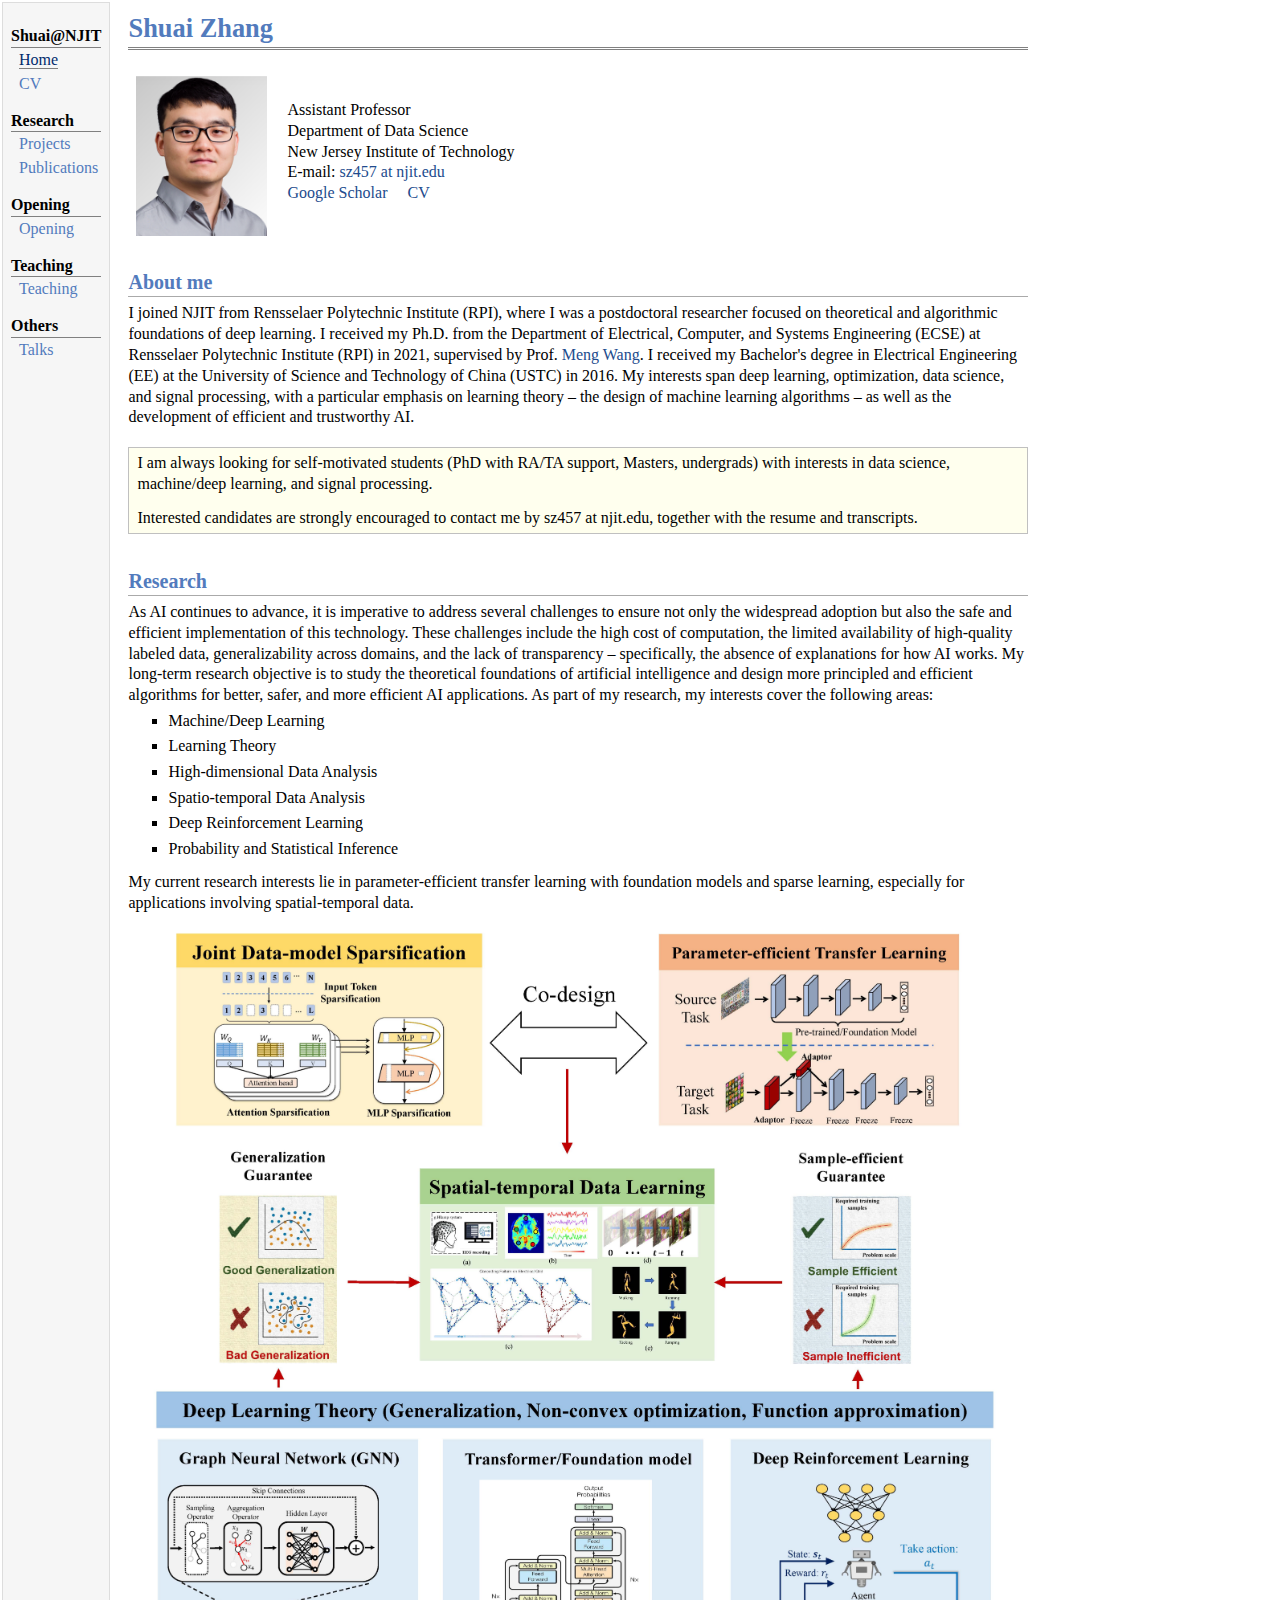
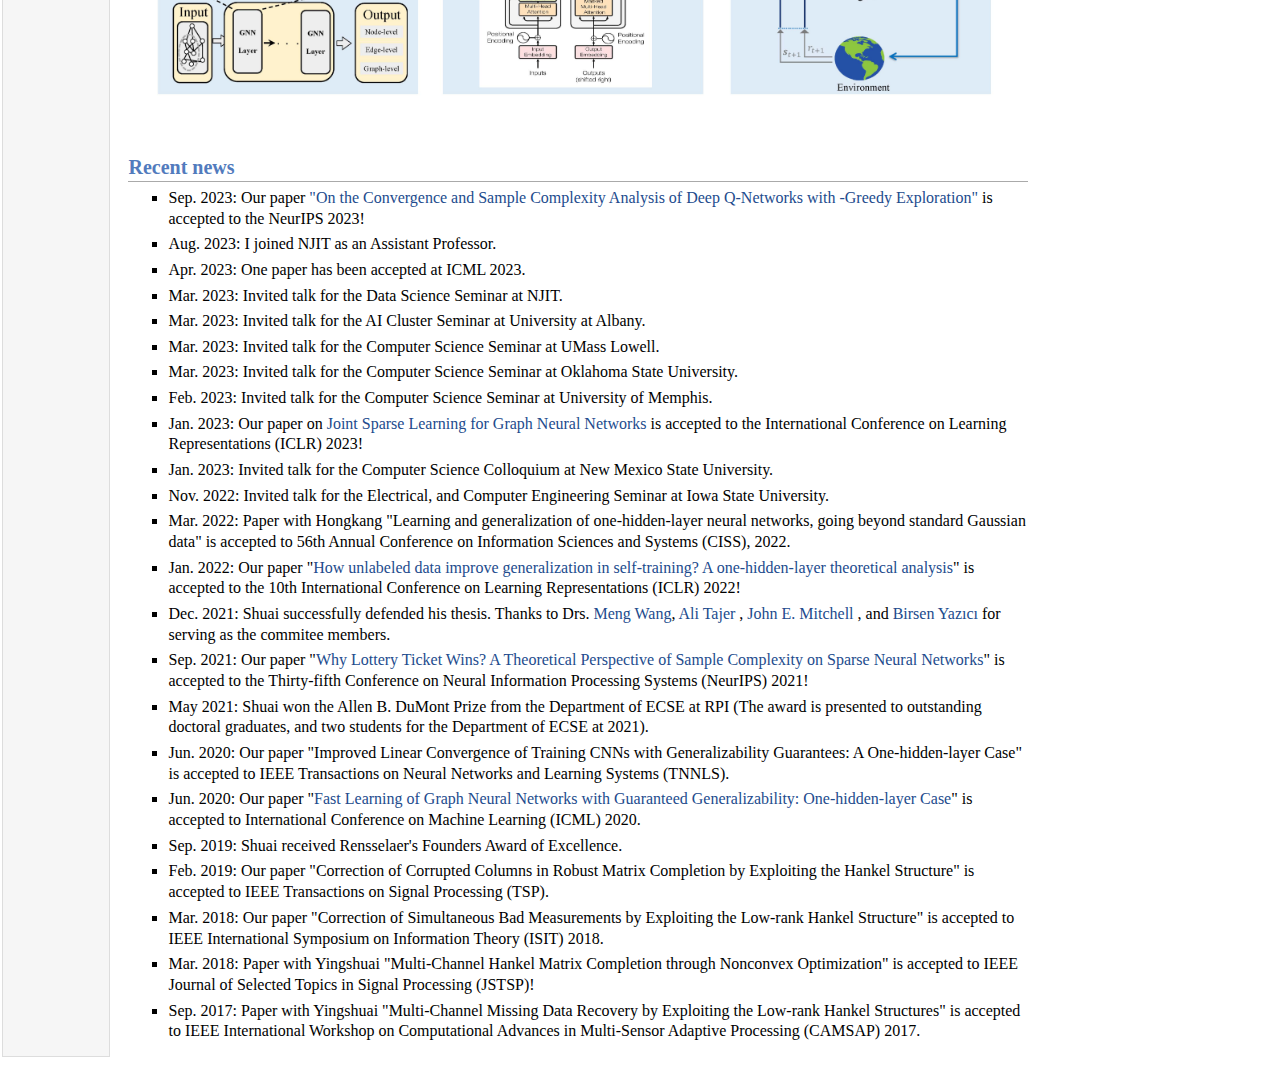
==== index.html @ 6dfdecfd "Update index.html" ====
<!DOCTYPE html PUBLIC "-//W3C//DTD XHTML 1.1//EN"
  "http://www.w3.org/TR/xhtml11/DTD/xhtml11.dtd">
<html xmlns="http://www.w3.org/1999/xhtml" xml:lang="en">
<head>
<meta name="generator" content="jemdoc, see http://jemdoc.jaboc.net/" />
<meta http-equiv="Content-Type" content="text/html;charset=utf-8" />
<link rel="stylesheet" href="jemdoc.css" type="text/css" />
<title>Shuai Zhang AP@NJIT </title>
</head>
<body>
<table summary="Table for page layout." id="tlayout">
<tr valign="top">
<td id="layout-menu">
<div class="menu-category">Shuai@NJIT</div>
<div class="menu-item"><a href="index.html" class="current">Home</a></div>
<div class="menu-item"><a href="cv\CV.pdf">CV</a></div>
<div class="menu-category">Research</div>
<div class="menu-item"><a href="research.html">Projects</a></div>
<div class="menu-item"><a href="publications.html">Publications</a></div>
  <div class="menu-category">Opening</div>
<div class="menu-item"><a href="opening.html">Opening</a></div>
  <div class="menu-category">Teaching</div>
<div class="menu-item"><a href="Teaching.html">Teaching</a></div>
<div class="menu-category">Others</div>
<div class="menu-item"><a href="talk.html">Talks</a></div>
</td>
</td>
<td id="layout-content">
<div id="toptitle">
<h1>Shuai Zhang</h1>
</div>
<table class="imgtable"><tr><td>
<img src="cv/shuaizhang.PNG" alt="alt text" width="131px" height="160px" /></a>&nbsp;</td>
<td align="left"><p>Assistant Professor <br />
  Department of Data Science <br />
  New Jersey Institute of Technology <br />
E-mail: <a href="mailto:sz457@njit.edu">sz457 at njit.edu </a> <br />
  <a href="https://scholar.google.com/citations?user=RvDk-iwAAAAJ&hl=en">Google Scholar</a>
  &nbsp; &nbsp; 
  <a href="cv/CV.pdf"> CV 
  </a> 
  </p>
</td></tr></table>
<h2>About me</h2>
<p>I joined NJIT from Rensselaer Polytechnic Institute (RPI), where I was a postdoctoral researcher focused on theoretical and algorithmic foundations of deep learning.  I received my Ph.D. from the Department of Electrical, Computer, and Systems Engineering (ECSE) at Rensselaer Polytechnic Institute (RPI) in 2021, supervised by Prof. <a href="https://sites.ecse.rpi.edu/~wang/">Meng Wang</a>. I received my Bachelor's degree in Electrical Engineering (EE) at the University of Science and Technology of China (USTC) in 2016. My interests span deep learning, optimization, data science, and signal processing, with a particular emphasis on learning theory – the design of machine learning algorithms – as well as the development of efficient and trustworthy AI. </p><div class="infoblock">
<div class="blocktitle"></div>
<div class="blockcontent">
<p> I am always looking for self-motivated students (PhD with RA/TA support, Masters, undergrads) with interests in data science, machine/deep learning, and signal processing.</p>
<p> Interested candidates are strongly encouraged to contact me by sz457 at njit.edu, together with the resume and transcripts.</p>
</div>
</div>
<h2>Research</h2>
<p> As AI continues to advance, it is imperative to address several challenges to ensure not only the widespread adoption but also the safe and efficient implementation of this technology. These challenges include the high cost of computation, the limited availability of high-quality labeled data, generalizability across domains, and the lack of transparency – specifically, the absence of explanations for how AI works. 
  My long-term research objective is to study the theoretical foundations of artificial
intelligence and design more principled and efficient algorithms for better, safer, and
more efficient AI applications. As part of my research, my interests cover the following areas: </p>
<ul>
<li><p>Machine/Deep Learning</p>
</li>
<li><p>Learning Theory</p>
</li>
<li><p>High-dimensional Data Analysis</p>
</li>
<li><p>Spatio-temporal Data Analysis</p>
</li>
<li><p>Deep Reinforcement Learning</p>
</li>
<li><p>Probability and Statistical Inference</p>
</li>
</ul>  
  <p> My current research interests lie in parameter-efficient transfer learning with foundation models and sparse learning, especially for applications involving spatial-temporal data. </p>
  <center> <img src="research/Research.jpg" width="900" height=auto> </center>
<h2>Recent news</h2>
<ul>
<li><p>Sep. 2023: Our paper  <a href="https://openreview.net/forum?id=HWGWeaN76q">"On the Convergence and Sample Complexity Analysis of Deep Q-Networks with 
-Greedy Exploration"</a>  is accepted to the NeurIPS 2023! </p>
</li>  
<li><p>Aug. 2023: I joined NJIT as an Assistant Professor. </p></li>
<li><p>Apr. 2023: One paper has been accepted at ICML 2023. </p></li>
<li><p>Mar. 2023: Invited talk for the Data Science Seminar at NJIT. </p>
</li>
  <li><p>Mar. 2023: Invited talk for the AI Cluster Seminar at University at Albany. </p>
</li>
<li><p>Mar. 2023: Invited talk for the Computer Science Seminar at UMass Lowell. </p>
</li>
<li><p>Mar. 2023: Invited talk for the Computer Science Seminar at Oklahoma State University. </p>
</li>
<li><p>Feb. 2023: Invited talk for the Computer Science Seminar at University of Memphis. </p>
</li>
<li><p>Jan. 2023: Our paper on  <a href="https://openreview.net/forum?id=4UldFtZ_CVF">Joint Sparse Learning for Graph Neural Networks</a>  is accepted to the International Conference on Learning Representations (ICLR) 2023! </p>
</li>
<li><p>Jan. 2023: Invited talk for the Computer Science Colloquium at New Mexico State University. </p>
</li>
<li><p>Nov. 2022: Invited talk for the Electrical, and Computer Engineering Seminar at Iowa State University. </p>
</li>
<li><p>Mar. 2022: Paper with Hongkang "Learning and generalization of one-hidden-layer neural networks, going beyond standard Gaussian data" is accepted to 56th Annual Conference on Information Sciences and Systems (CISS), 2022. </p>
</li>
<li><p>Jan. 2022: Our paper "<a href="https://openreview.net/forum?id=qiMXBIf4NfB">How unlabeled data improve generalization in self-training? A one-hidden-layer theoretical analysis</a>" is accepted to the 10th International Conference on Learning Representations (ICLR) 2022!   </p>
</li>  

<li><p>Dec. 2021:  Shuai successfully defended his thesis. Thanks to Drs. <a href="https://sites.ecse.rpi.edu/~wang/">Meng Wang</a>, <a href=" https://www.isg-rpi.com/">Ali Tajer </a>, <a href=" https://homepages.rpi.edu/~mitchj/"> John E. Mitchell </a>, and <a href=" https://sites.ecse.rpi.edu/~yazici/"> 	Birsen Yazıcı </a> for serving as the commitee members. </p>
</li>  

<li><p> Sep. 2021: Our paper "<a href="https://papers.nips.cc/paper/2021/file/15f99f2165aa8c86c9dface16fefd281-Paper.pdf">Why Lottery Ticket Wins? A Theoretical Perspective of Sample Complexity on Sparse Neural Networks</a>" is accepted to the Thirty-fifth Conference on Neural Information Processing Systems (NeurIPS) 2021!   </p>
</li>  
<li><p>May 2021: Shuai won the Allen B. DuMont Prize from the Department of ECSE at RPI (The award is presented to outstanding doctoral graduates, and two students for the Department of ECSE at 2021). </p>
</li>

<li><p>Jun. 2020: Our paper "Improved Linear Convergence of Training CNNs with Generalizability Guarantees: A One-hidden-layer Case" is accepted to IEEE Transactions on Neural Networks and Learning Systems (TNNLS). </p>
</li>

<li><p>Jun. 2020: Our paper "<a href="https://proceedings.mlr.press/v119/zhang20y">Fast Learning of Graph Neural Networks with Guaranteed Generalizability: One-hidden-layer Case</a>" is accepted to International Conference on Machine Learning (ICML) 2020. </p>
</li>

<li><p>Sep. 2019: Shuai received Rensselaer's Founders Award of Excellence. </p>
</li>

<li><p>Feb. 2019: Our paper "Correction of Corrupted Columns in Robust Matrix Completion by Exploiting the Hankel Structure" is accepted to IEEE Transactions on Signal Processing (TSP). </p>
</li>

<li><p>Mar. 2018: Our paper "Correction of Simultaneous Bad Measurements by Exploiting the Low-rank Hankel Structure" is accepted to IEEE International Symposium on Information Theory (ISIT) 2018. </p>
</li>

<li><p>Mar. 2018: Paper with Yingshuai "Multi-Channel Hankel Matrix Completion through Nonconvex Optimization" is accepted to IEEE Journal of Selected Topics in Signal Processing (JSTSP)!  </p>
</li>

<li><p>Sep. 2017:  Paper with Yingshuai "Multi-Channel Missing Data Recovery by Exploiting the Low-rank Hankel Structures" is accepted to IEEE International Workshop on Computational Advances in Multi-Sensor Adaptive Processing (CAMSAP) 2017.  </p>
</li>

</ul>  
</div>
</td>
</tr>
</table>
</body>
</html>
---- jemdoc.css ----
/* Default css file for jemdoc. */

table#tlayout {
	border: none;
	border-collapse: separate;
	background: white;
}

body {
	background: white;
	font-family: Georgia, serif;
	padding-bottom: 8px;
	margin: 0;
}

#layout-menu {
	background: #f6f6f6;
	border: 1px solid #dddddd;
	padding-top: 0.5em;
	padding-left: 8px;
	padding-right: 8px;
	font-size: 1.0em;
	width: auto;
	white-space: nowrap;
	text-align: left;
	vertical-align: top;
}

#layout-menu td {
	background: #f4f4f4;
	vertical-align: top;
}

#layout-content {
	padding-top: 0.0em;
	padding-left: 1.0em;
	padding-right: 1.0em;
	border: none;
	background: white;
	text-align: left;
	vertical-align: top;
	max-width: 1200px;
	width: 800px;
}

#layout-menu a {
	line-height: 1.5em;
	margin-left: 0.5em;
}

tt {
	background: #ffffdd;
}

pre, tt {
	font-size: 90%;
	font-family: monaco, monospace;
}

a, a > tt {
	color: #224b8d;
	text-decoration: none;
}

a:hover {
	border-bottom: 1px gray dotted;
}

#layout-menu a.current:link, #layout-menu a.current:visited {
	color: #022b6d;
	border-bottom: 1px gray solid;
}
#layout-menu a:link, #layout-menu a:visited, #layout-menu a:hover {
	color: #527bbd;
	text-decoration: none;
}
#layout-menu a:hover {
	text-decoration: none;
}

div.menu-category {
	border-bottom: 1px solid gray;
	margin-top: 0.8em;
	padding-top: 0.2em;
	padding-bottom: 0.1em;
	font-weight: bold;
}

div.menu-item {
	padding-left: 16px;
	text-indent: -16px;
}

div#toptitle {
	padding-bottom: 0.2em;
	margin-bottom: 1.5em;
	border-bottom: 3px double gray;
}

/* Reduce space if we begin the page with a title. */
div#toptitle + h2, div#toptitle + h3 {
	margin-top: -0.7em;
}

div#subtitle {
	margin-top: 0.0em;
	margin-bottom: 0.0em;
	padding-top: 0em;
	padding-bottom: 0.1em;
}

em {
	font-style: italic;
}

strong {
	font-weight: bold;
}


h1, h2, h3 {
	color: #527bbd;
	margin-top: 0.7em;
	margin-bottom: 0.3em;
	padding-bottom: 0.2em;
	line-height: 1.0;
	padding-top: 0.5em;
	border-bottom: 1px solid #aaaaaa;
}

h1 {
	font-size: 165%;
}

h2 {
	padding-top: 0.8em;
	font-size: 125%;
}

h2 + h3 {
	padding-top: 0.2em;
}

h3 {
	font-size: 110%;
	border-bottom: none;
}

p {
	margin-top: 0.0em;
	margin-bottom: 0.8em;
	padding: 0;
	line-height: 1.3;
}

pre {
	padding: 0;
	margin: 0;
}

div#footer {
	font-size: small;
	border-top: 1px solid #c0c0c0;
	padding-top: 0.1em;
	margin-top: 4.0em;
	color: #c0c0c0;
}

div#footer a {
	color: #80a0b0;
}

div#footer-text {
	float: left;
	padding-bottom: 8px;
}

ul, ol, dl {
	margin-top: 0.2em;
	padding-top: 0;
	margin-bottom: 0.8em;
}

dt {
	margin-top: 0.5em;
	margin-bottom: 0;
}

dl {
	margin-left: 20px;
}

dd {
	color: #222222;
}

dd > *:first-child {
	margin-top: 0;
}

ul {
	list-style-position: outside;
	list-style-type: square;
}

p + ul, p + ol {
	margin-top: -0.5em;
}

li ul, li ol {
	margin-top: -0.3em;
}

ol {
	list-style-position: outside;
	list-style-type: decimal;
}

li p, dd p {
	margin-bottom: 0.3em;
}


ol ol {
	list-style-type: lower-alpha;
}

ol ol ol {
	list-style-type: lower-roman;
}

p + div.codeblock {
	margin-top: -0.6em;
}

div.codeblock, div.infoblock {
	margin-right: 0%;
	margin-top: 1.2em;
	margin-bottom: 1.3em;
}

div.blocktitle {
	font-weight: bold;
	color: #cd7b62;
	margin-top: 1.2em;
	margin-bottom: 0.1em;
}

div.blockcontent {
	border: 1px solid silver;
	padding: 0.3em 0.5em;
}

div.infoblock > div.blockcontent {
	background: #ffffee;
}

div.blockcontent p + ul, div.blockcontent p + ol {
	margin-top: 0.4em;
}

div.infoblock p {
	margin-bottom: 0em;
}

div.infoblock li p, div.infoblock dd p {
	margin-bottom: 0.5em;
}

div.infoblock p + p {
	margin-top: 0.8em;
}

div.codeblock > div.blockcontent {
	background: #f6f6f6;
}

span.pycommand {
	color: #000070;
}

span.statement {
	color: #008800;
}
span.builtin {
	color: #000088;
}
span.special {
	color: #990000;
}
span.operator {
	color: #880000;
}
span.error {
	color: #aa0000;
}
span.comment, span.comment > *, span.string, span.string > * {
	color: #606060;
}

@media print {
	#layout-menu {
		display: none;
	}

}

#fwtitle {
	margin: 2px;
}

#fwtitle #toptitle {
	padding-left: 0.5em;
	margin-bottom: 0.5em;
}

#layout-content h1:first-child, #layout-content h2:first-child, #layout-content h3:first-child {
	margin-top: -0.7em;
}

div#toptitle h1, #layout-content div#toptitle h1 {
	margin-bottom: 0.0em;
	padding-bottom: 0.1em;
	padding-top: 0;
	margin-top: 0.5em;
	border-bottom: none;
}

img.eq {
	padding: 0;
	padding-left: 0.1em;
	padding-right: 0.1em;
	margin: 0;
}

img.eqwl {
	padding-left: 2em;
	padding-top: 0.6em;
	padding-bottom: 0.2em;
	margin: 0;
}

table {
	border: 2px solid black;
	border-collapse: collapse;
}

td {
	padding: 2px;
	padding-left: 0.5em;
	padding-right: 0.5em;
	text-align: center;
	border: 1px solid gray;
}

table + table {
	margin-top: 1em;
}

tr.heading {
	font-weight: bold;
	border-bottom: 2px solid black;
}

img {
	border: none;
}

table.imgtable, table.imgtable td {
	border: none;
	text-align: left;
}
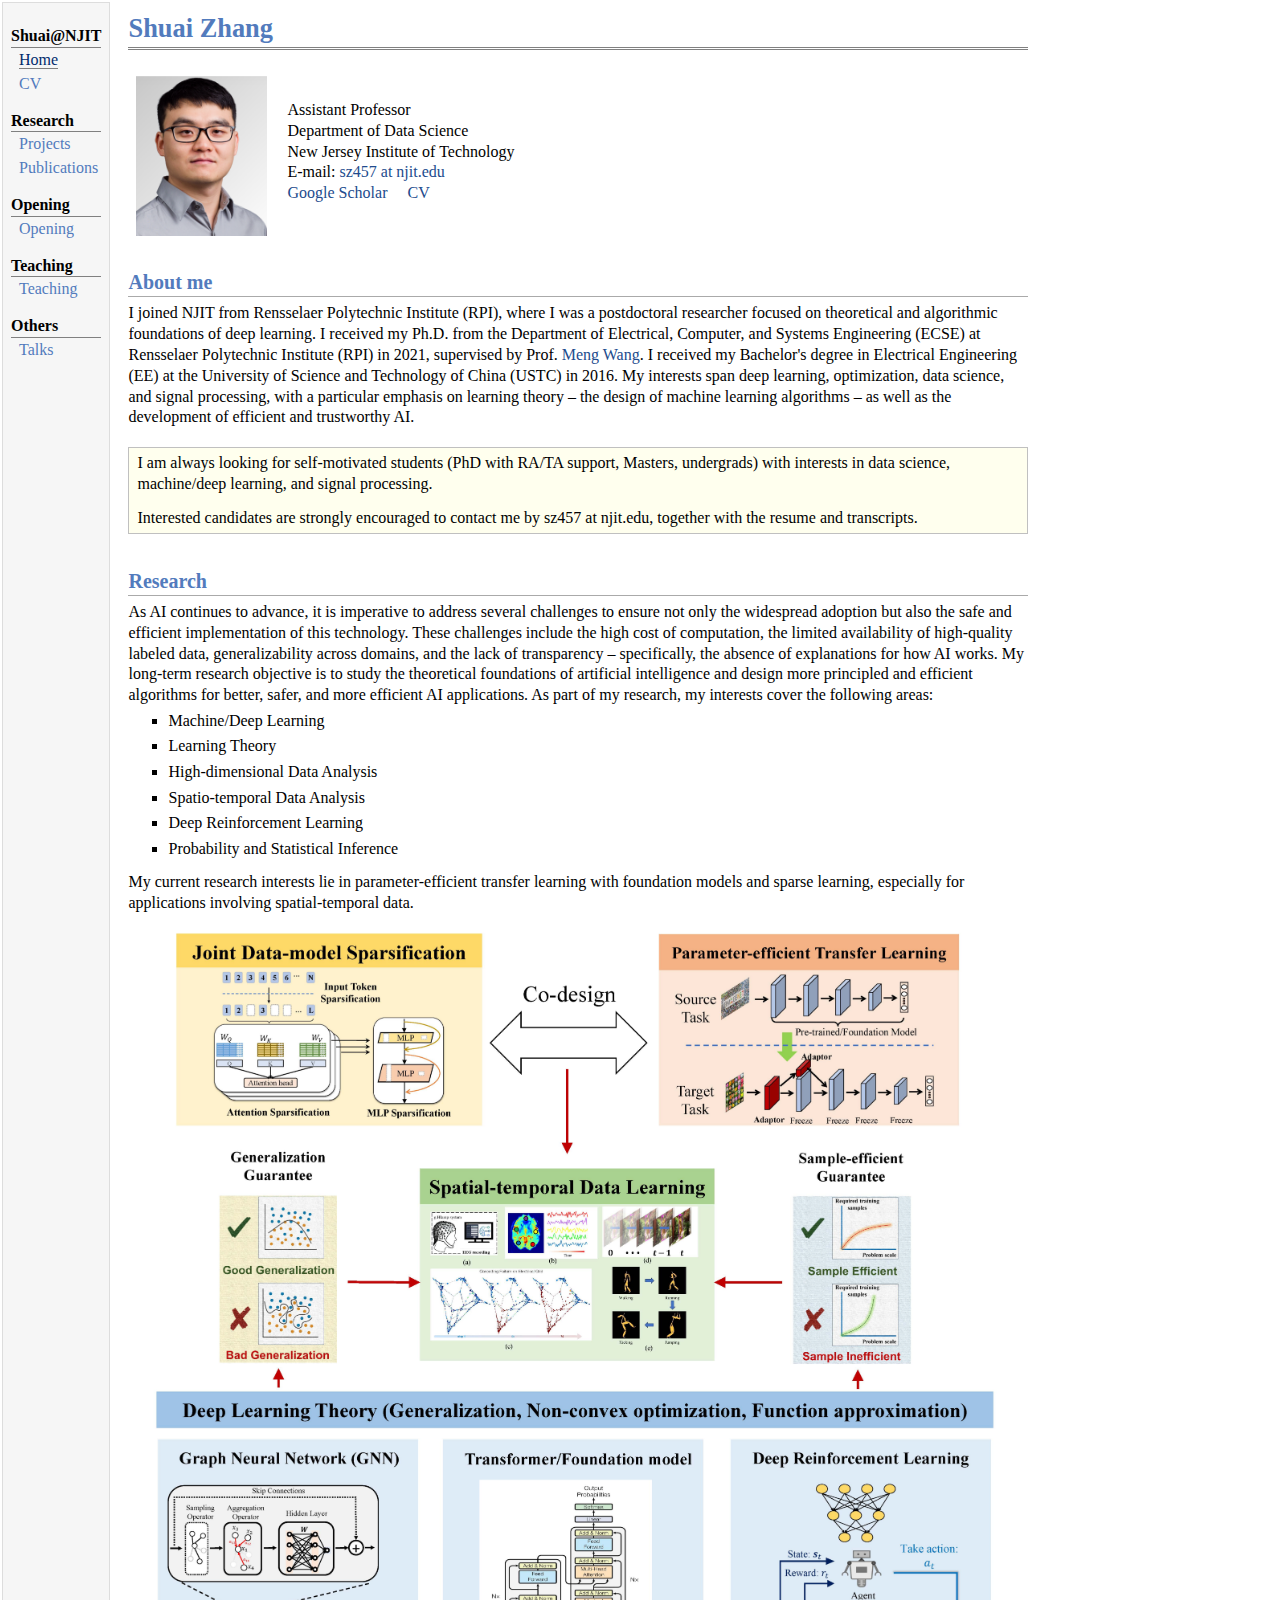
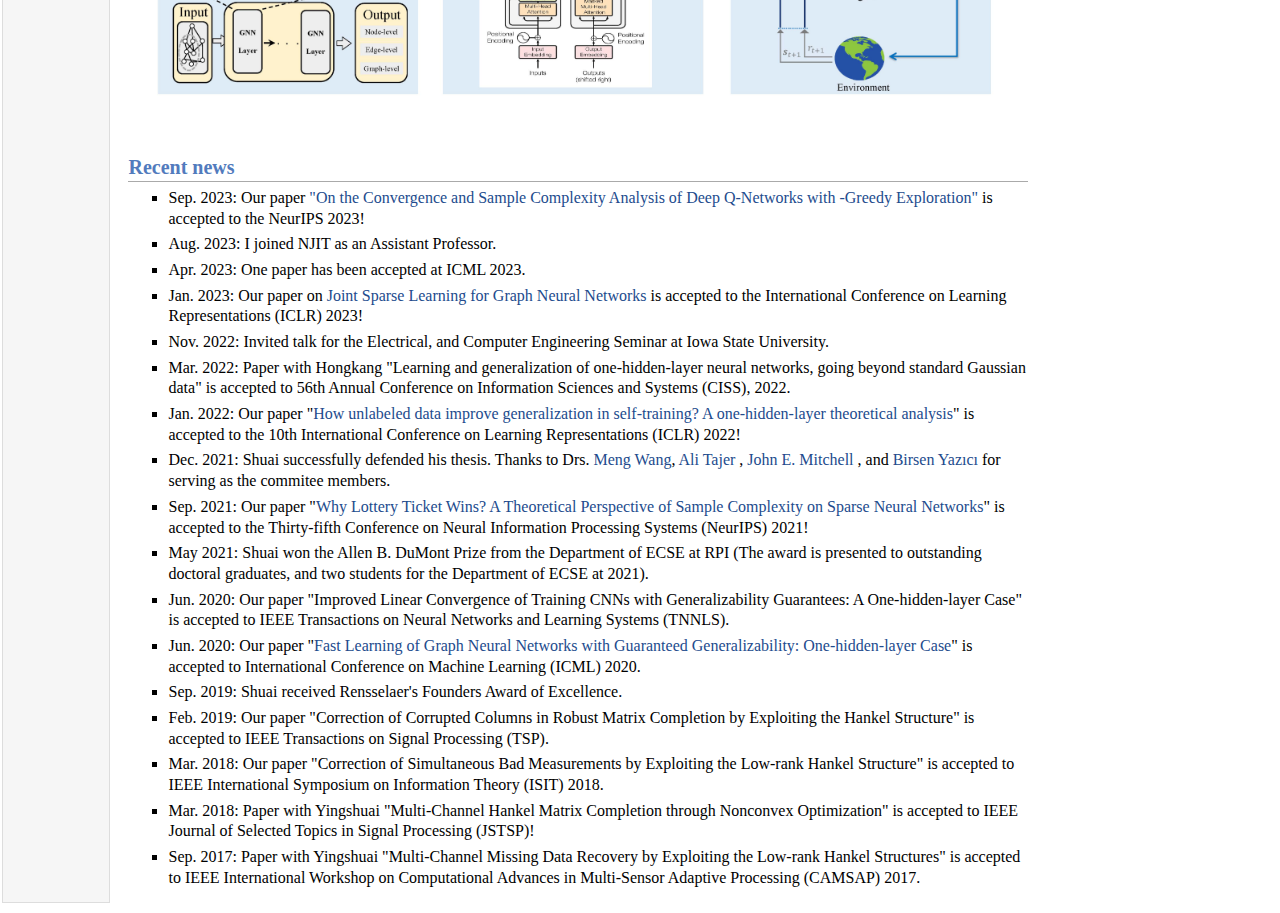
==== commit d54170a1: "Update index.html" ====
--- a/index.html
+++ b/index.html
@@ -77,19 +77,7 @@
 </li>  
 <li><p>Aug. 2023: I joined NJIT as an Assistant Professor. </p></li>
 <li><p>Apr. 2023: One paper has been accepted at ICML 2023. </p></li>
-<li><p>Mar. 2023: Invited talk for the Data Science Seminar at NJIT. </p>
-</li>
-  <li><p>Mar. 2023: Invited talk for the AI Cluster Seminar at University at Albany. </p>
-</li>
-<li><p>Mar. 2023: Invited talk for the Computer Science Seminar at UMass Lowell. </p>
-</li>
-<li><p>Mar. 2023: Invited talk for the Computer Science Seminar at Oklahoma State University. </p>
-</li>
-<li><p>Feb. 2023: Invited talk for the Computer Science Seminar at University of Memphis. </p>
-</li>
 <li><p>Jan. 2023: Our paper on  <a href="https://openreview.net/forum?id=4UldFtZ_CVF">Joint Sparse Learning for Graph Neural Networks</a>  is accepted to the International Conference on Learning Representations (ICLR) 2023! </p>
-</li>
-<li><p>Jan. 2023: Invited talk for the Computer Science Colloquium at New Mexico State University. </p>
 </li>
 <li><p>Nov. 2022: Invited talk for the Electrical, and Computer Engineering Seminar at Iowa State University. </p>
 </li>
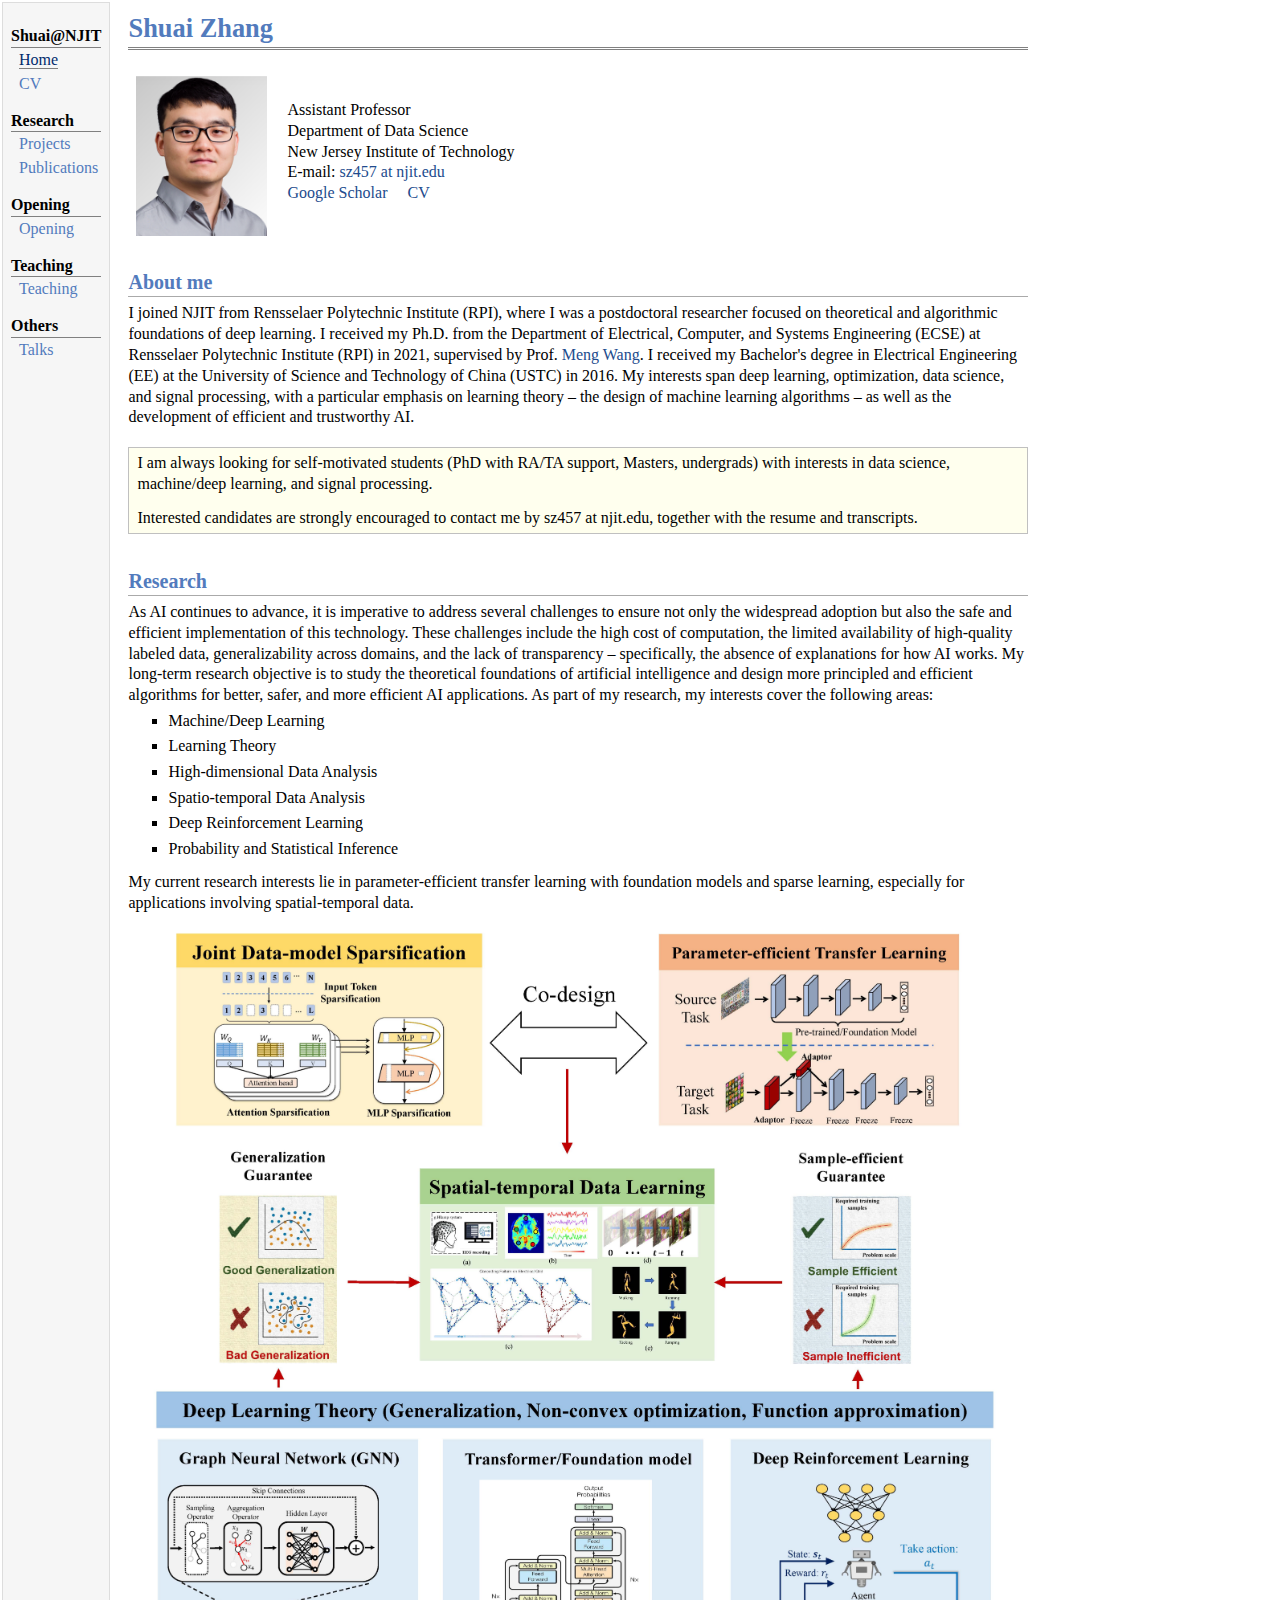
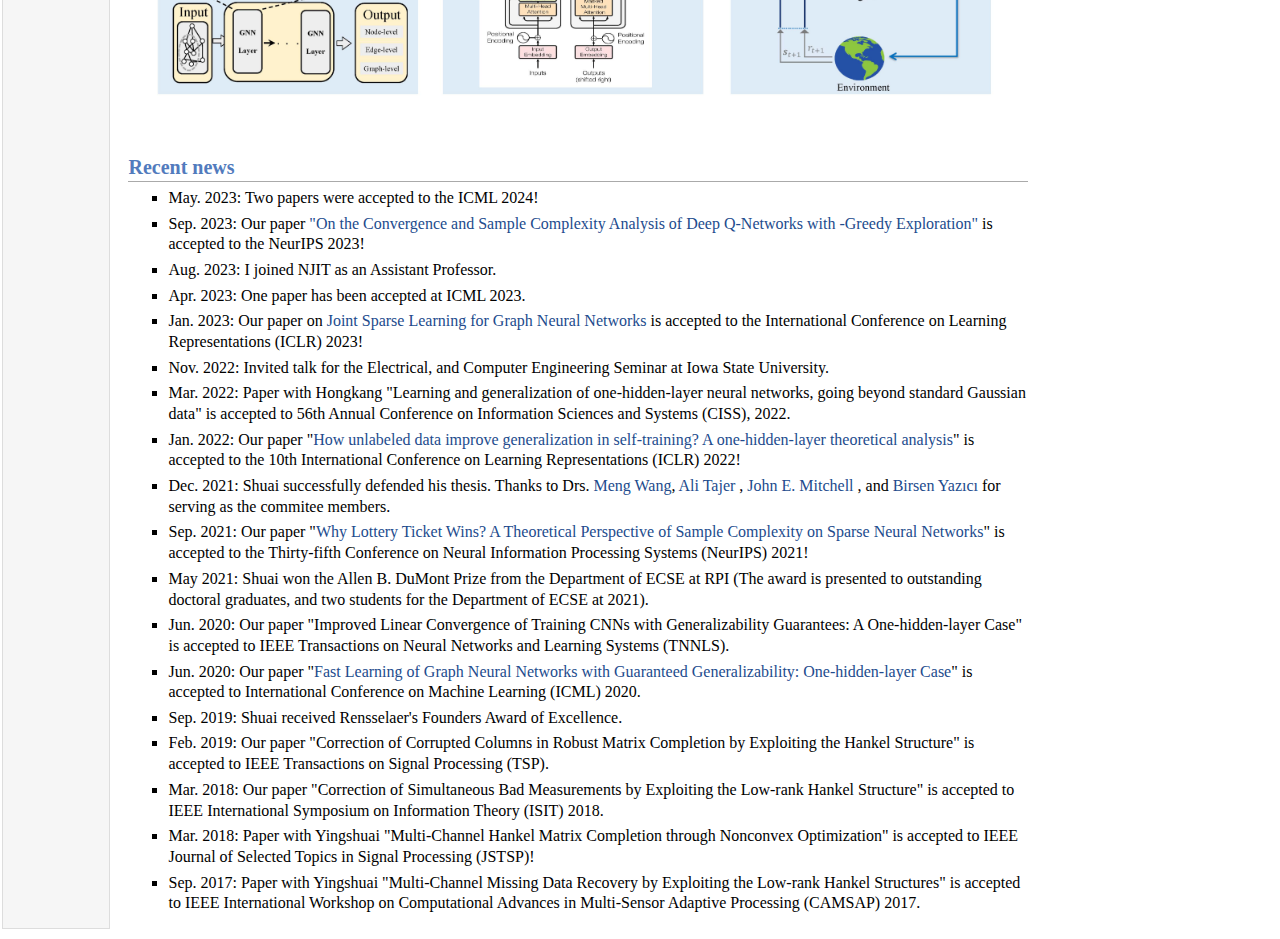
==== commit 470c0506: "Update index.html" ====
--- a/index.html
+++ b/index.html
@@ -72,6 +72,7 @@
   <center> <img src="research/Research.jpg" width="900" height=auto> </center>
 <h2>Recent news</h2>
 <ul>
+  <li><p>May. 2023: Two papers were accepted to the ICML 2024! </p>
 <li><p>Sep. 2023: Our paper  <a href="https://openreview.net/forum?id=HWGWeaN76q">"On the Convergence and Sample Complexity Analysis of Deep Q-Networks with 
 -Greedy Exploration"</a>  is accepted to the NeurIPS 2023! </p>
 </li>  
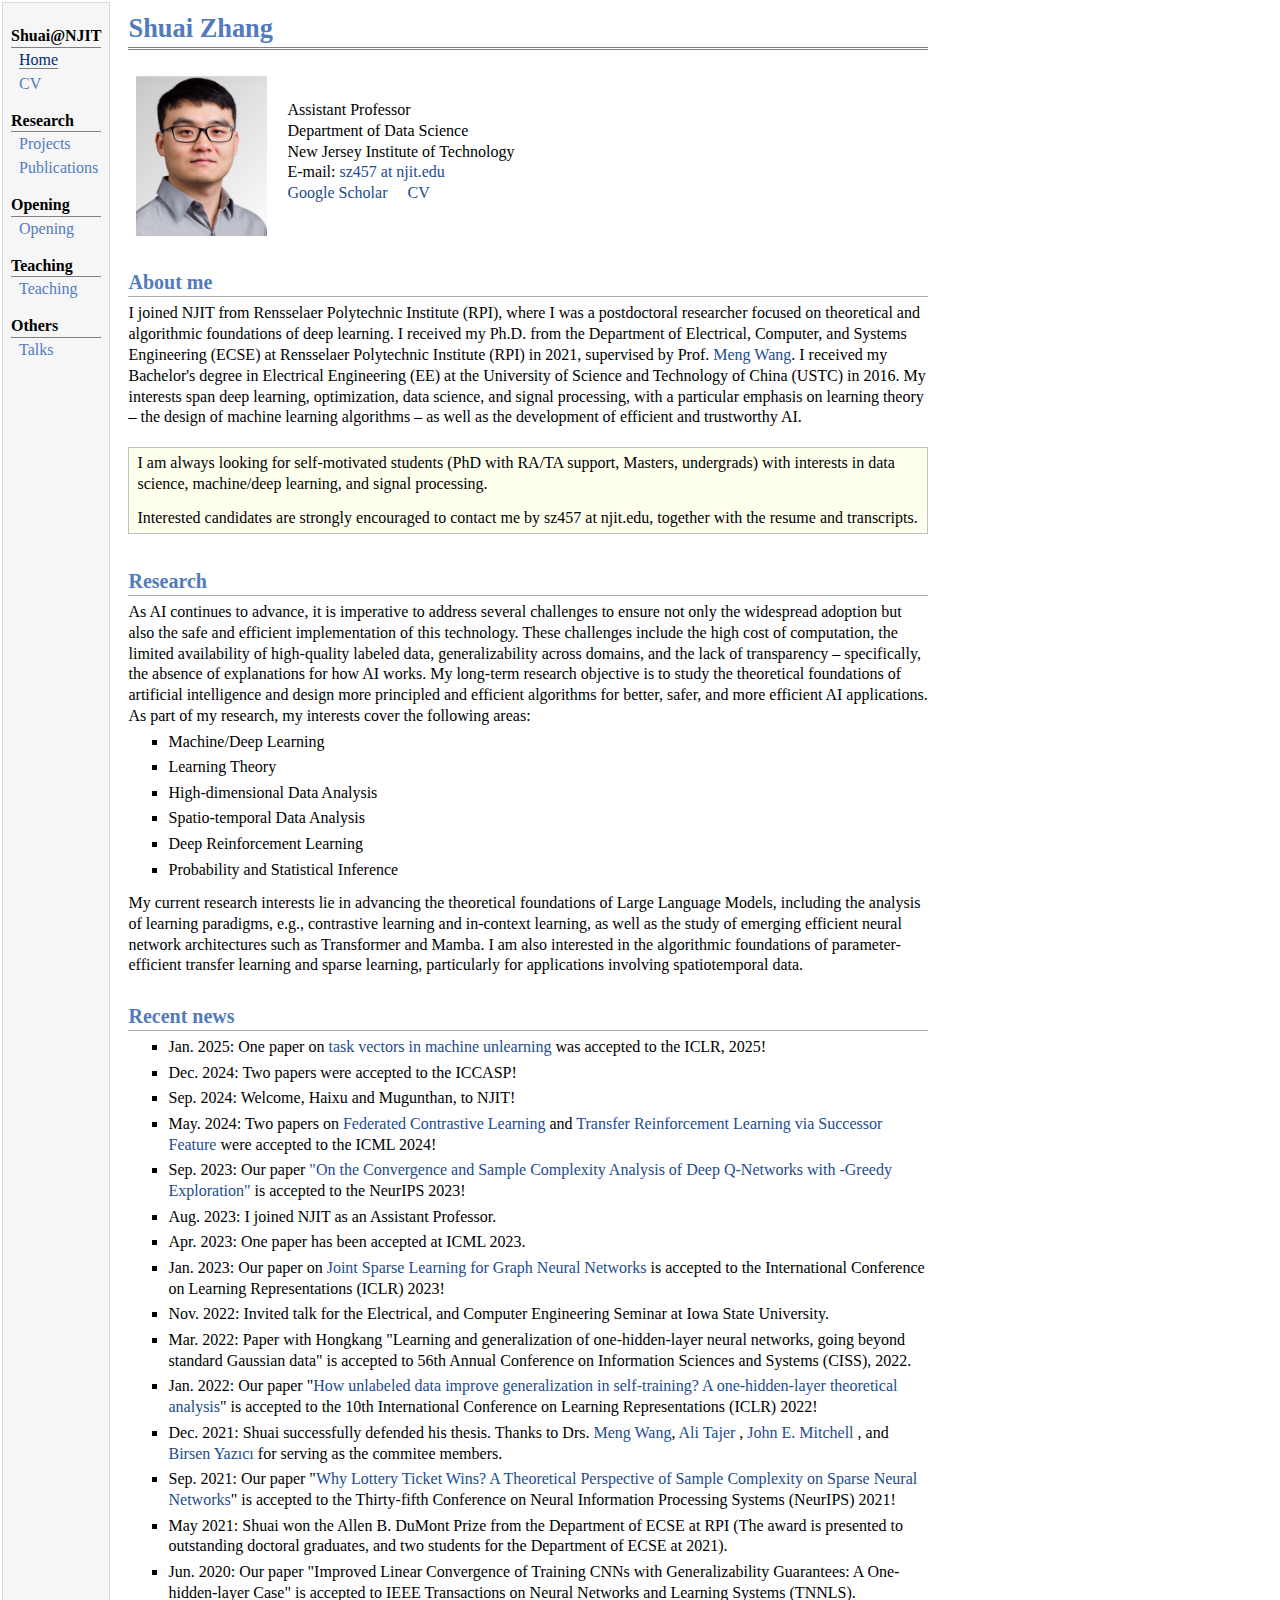
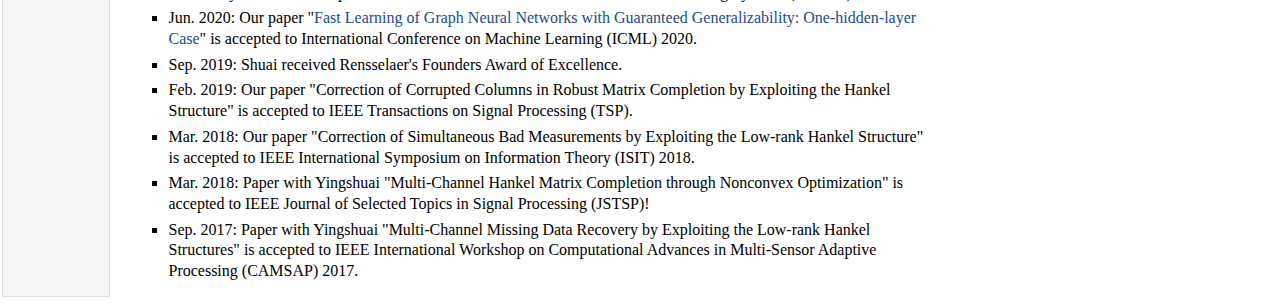
==== commit 92fa5e50: "Update index.html" ====
--- a/index.html
+++ b/index.html
@@ -68,11 +68,13 @@
 <li><p>Probability and Statistical Inference</p>
 </li>
 </ul>  
-  <p> My current research interests lie in parameter-efficient transfer learning with foundation models and sparse learning, especially for applications involving spatial-temporal data. </p>
-  <center> <img src="research/Research.jpg" width="900" height=auto> </center>
+  <p> My current research interests lie in advancing the theoretical foundations of Large Language Models, including the analysis of learning paradigms, e.g., contrastive learning and in-context learning, as well as the study of emerging efficient neural network architectures such as Transformer and Mamba. I am also interested in the algorithmic foundations of parameter-efficient transfer learning and sparse learning, particularly for applications involving spatiotemporal data. </p>
 <h2>Recent news</h2>
 <ul>
-  <li><p>May. 2023: Two papers were accepted to the ICML 2024! </p>
+  <li><p>Jan. 2025: One paper on <a href="https://openreview.net/forum?id=vRvVVb0NAz">task vectors in machine unlearning</a> was accepted to the ICLR, 2025! </p>
+  <li><p>Dec. 2024: Two papers were accepted to the ICCASP! </p>
+    <li><p>Sep. 2024: Welcome, Haixu and Mugunthan, to NJIT! </p>
+  <li><p>May. 2024: Two papers on <a href="https://arxiv.org/abs/2405.03949">Federated Contrastive Learning</a>  and  <a href="https://arxiv.org/abs/2405.15920">Transfer Reinforcement Learning via Successor Feature</a> were accepted to the ICML 2024! </p>
 <li><p>Sep. 2023: Our paper  <a href="https://openreview.net/forum?id=HWGWeaN76q">"On the Convergence and Sample Complexity Analysis of Deep Q-Networks with 
 -Greedy Exploration"</a>  is accepted to the NeurIPS 2023! </p>
 </li>  
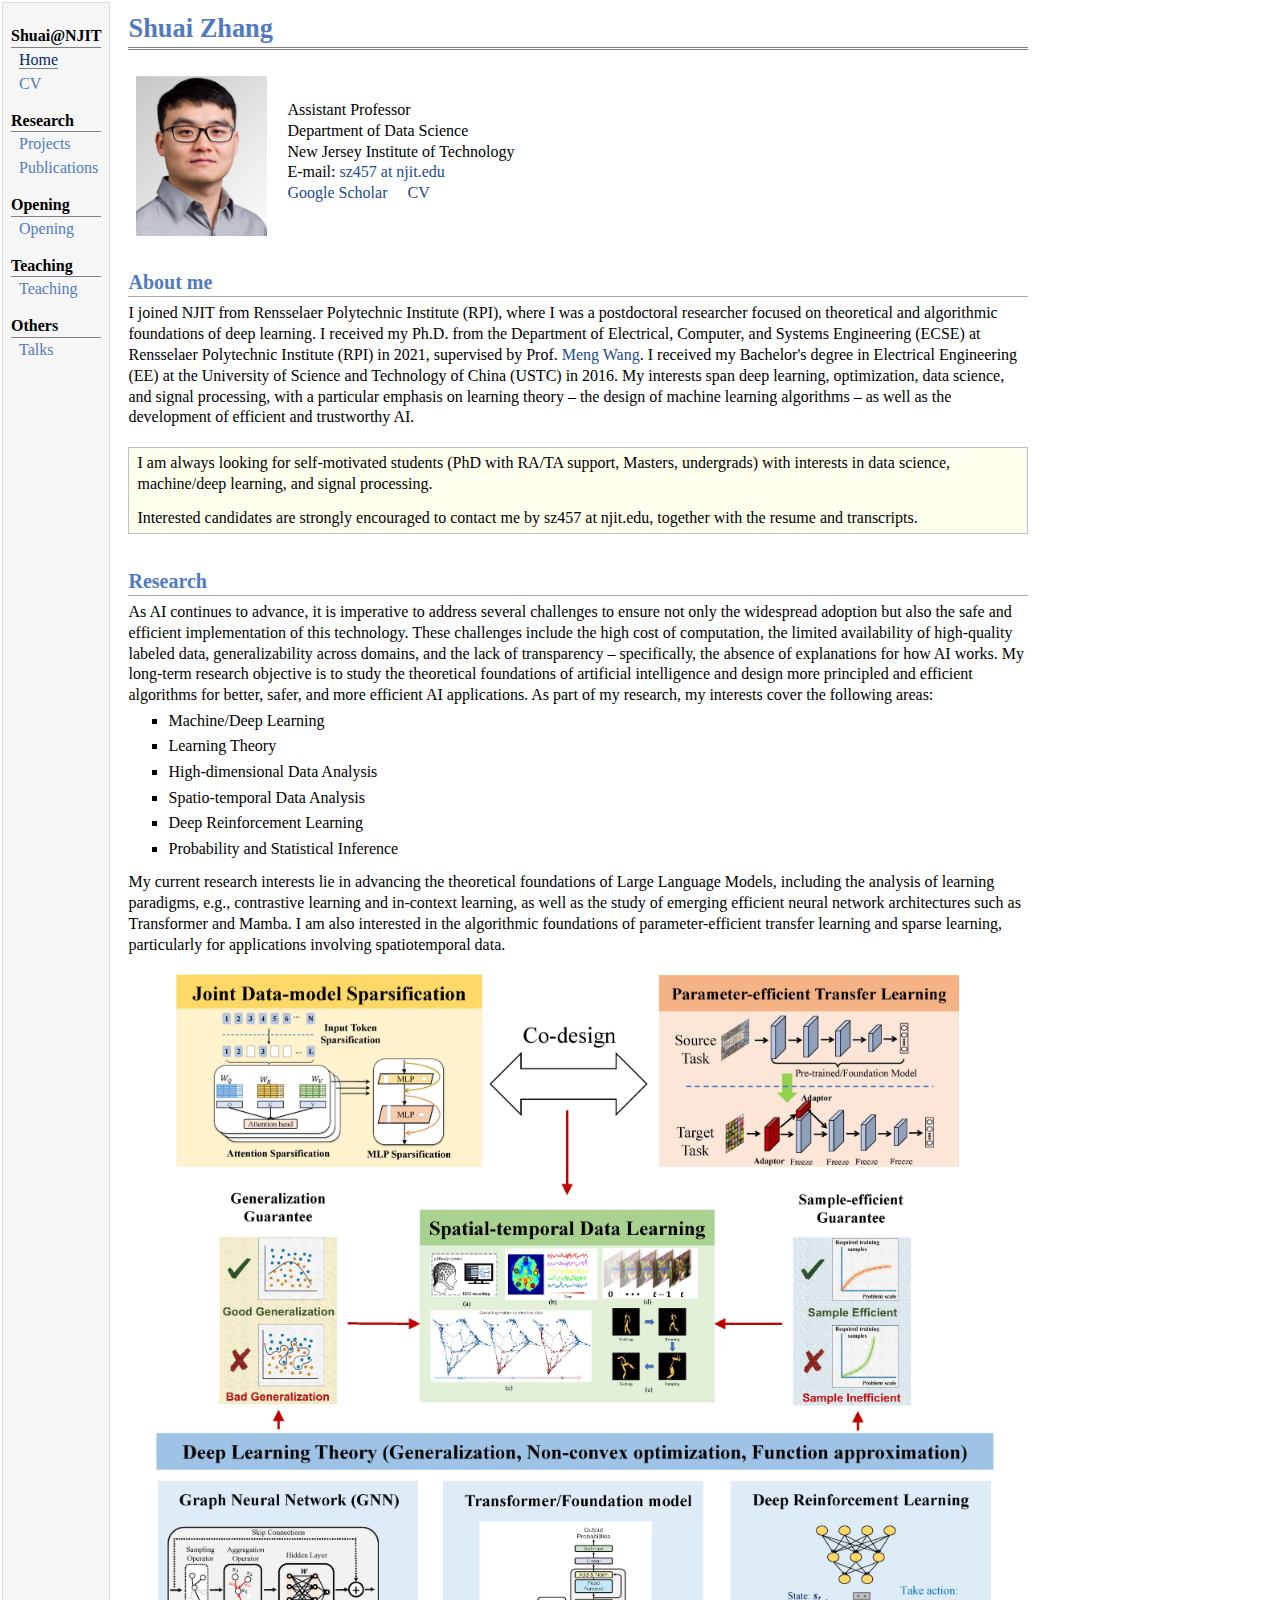
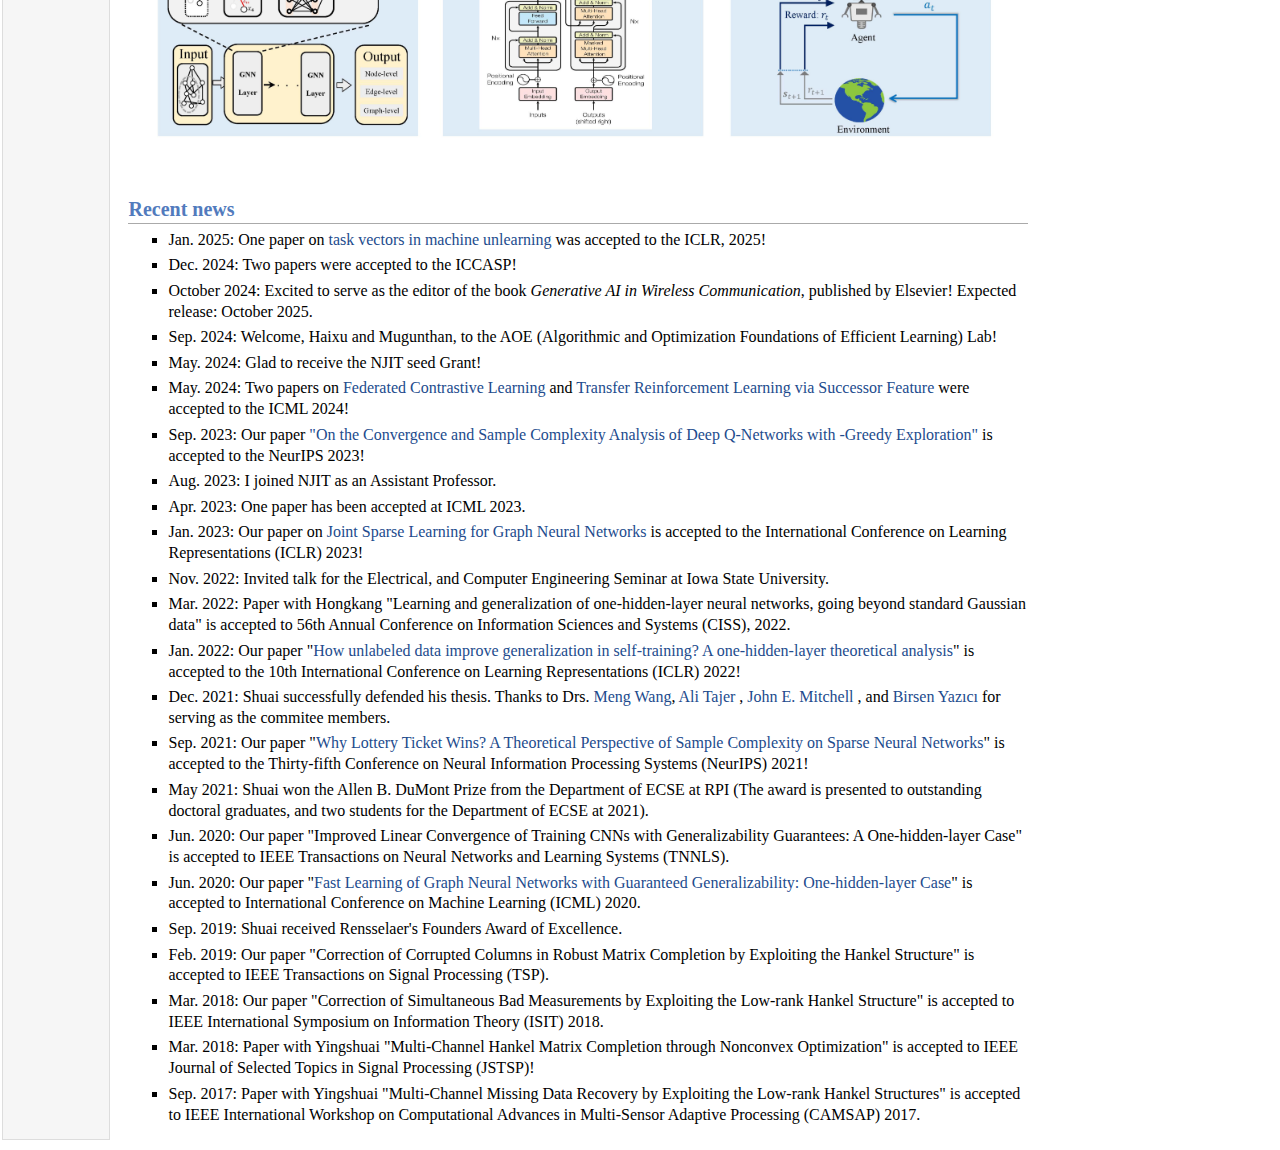
==== commit f51a615c: "Update index.html" ====
--- a/index.html
+++ b/index.html
@@ -69,11 +69,14 @@
 </li>
 </ul>  
   <p> My current research interests lie in advancing the theoretical foundations of Large Language Models, including the analysis of learning paradigms, e.g., contrastive learning and in-context learning, as well as the study of emerging efficient neural network architectures such as Transformer and Mamba. I am also interested in the algorithmic foundations of parameter-efficient transfer learning and sparse learning, particularly for applications involving spatiotemporal data. </p>
-<h2>Recent news</h2>
+<center> <img src="research/Research.jpg" width="900" height=auto> </center>
+<h2>Recent news</h2> 
 <ul>
-  <li><p>Jan. 2025: One paper on <a href="https://openreview.net/forum?id=vRvVVb0NAz">task vectors in machine unlearning</a> was accepted to the ICLR, 2025! </p>
-  <li><p>Dec. 2024: Two papers were accepted to the ICCASP! </p>
-    <li><p>Sep. 2024: Welcome, Haixu and Mugunthan, to NJIT! </p>
+  <li><p>Jan. 2025: One paper on <a href="https://openreview.net/forum?id=vRvVVb0NAz">task vectors in machine unlearning</a> was accepted to the ICLR, 2025! </p></li> 
+  <li><p>Dec. 2024: Two papers were accepted to the ICCASP! </p></li>
+  <li><p>October 2024: Excited to serve as the editor of the book <em>Generative AI in Wireless Communication</em>, published by Elsevier! Expected release: October 2025.</p></li>
+    <li><p>Sep. 2024: Welcome, Haixu and Mugunthan, to the AOE (Algorithmic and Optimization Foundations of Efficient Learning) Lab! </p></li> 
+  <li><p>May. 2024: Glad to receive the NJIT seed Grant! </p></li> 
   <li><p>May. 2024: Two papers on <a href="https://arxiv.org/abs/2405.03949">Federated Contrastive Learning</a>  and  <a href="https://arxiv.org/abs/2405.15920">Transfer Reinforcement Learning via Successor Feature</a> were accepted to the ICML 2024! </p>
 <li><p>Sep. 2023: Our paper  <a href="https://openreview.net/forum?id=HWGWeaN76q">"On the Convergence and Sample Complexity Analysis of Deep Q-Networks with 
 -Greedy Exploration"</a>  is accepted to the NeurIPS 2023! </p>
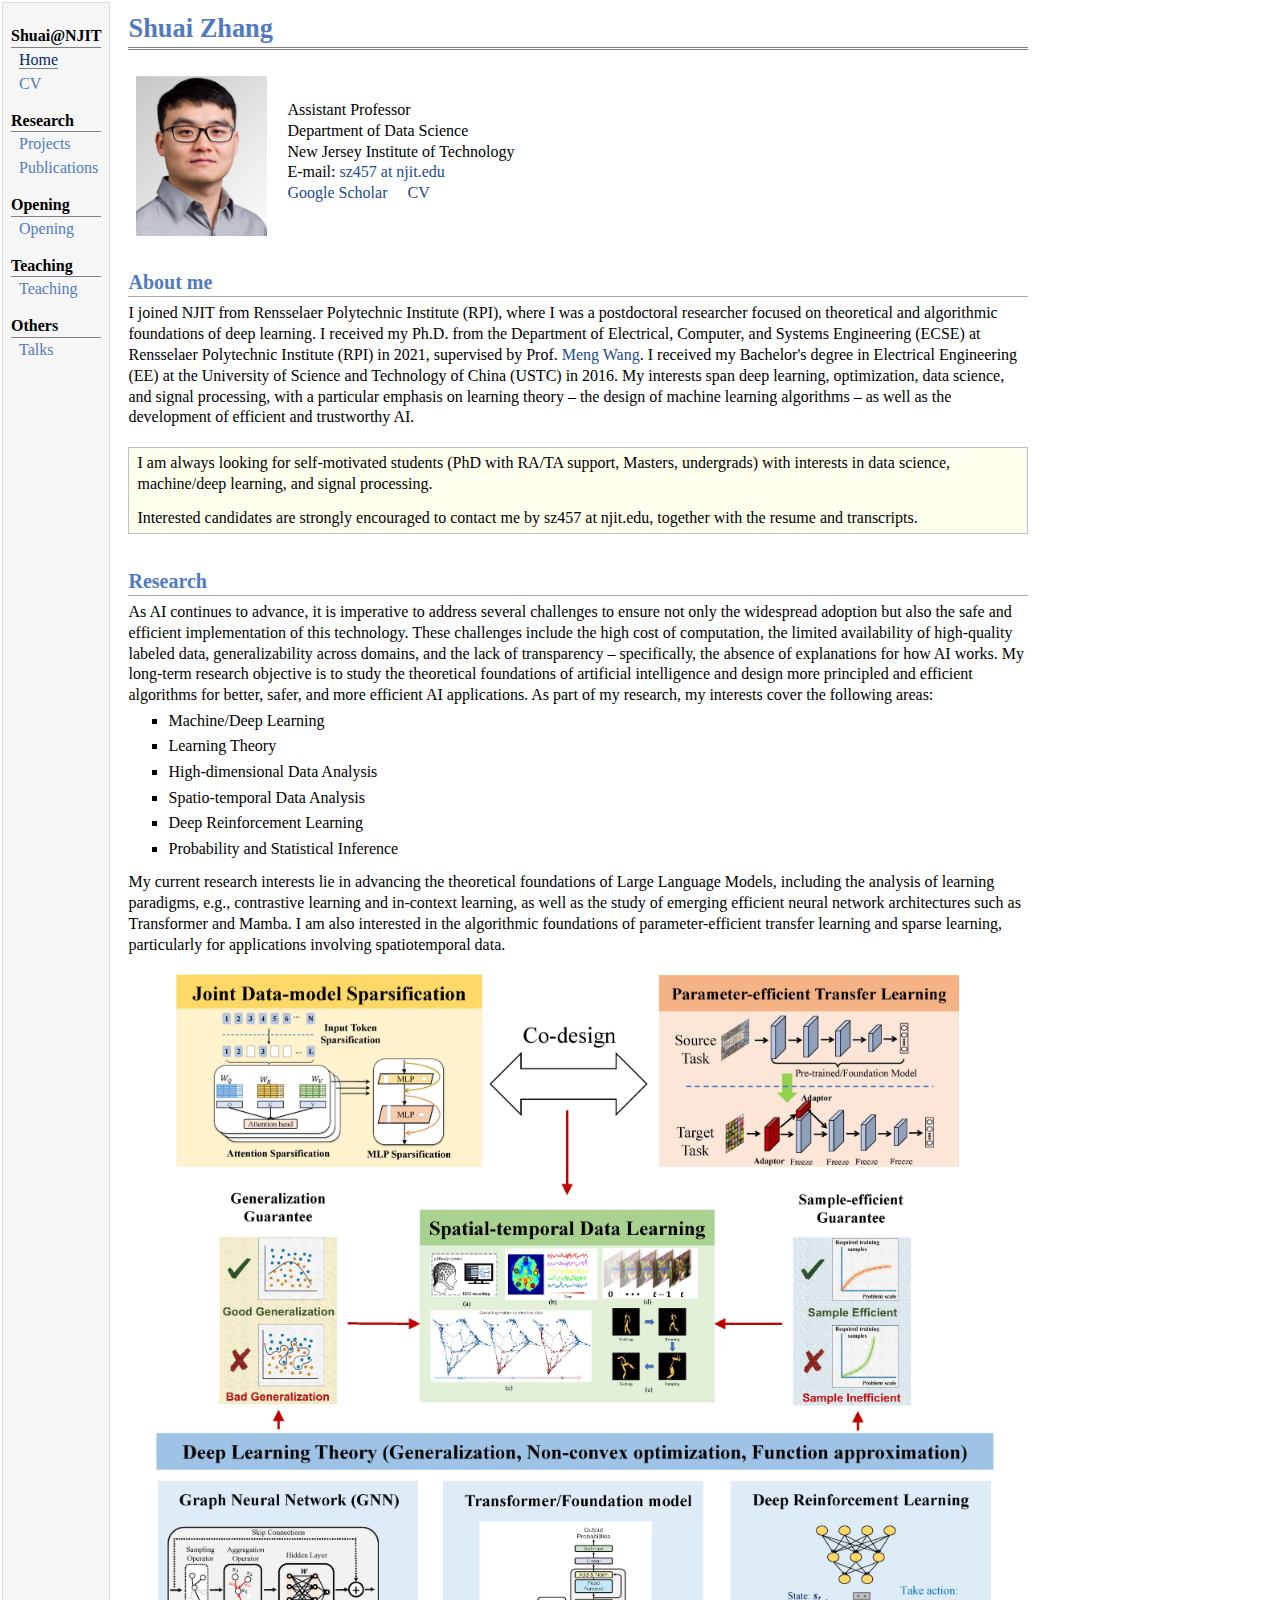
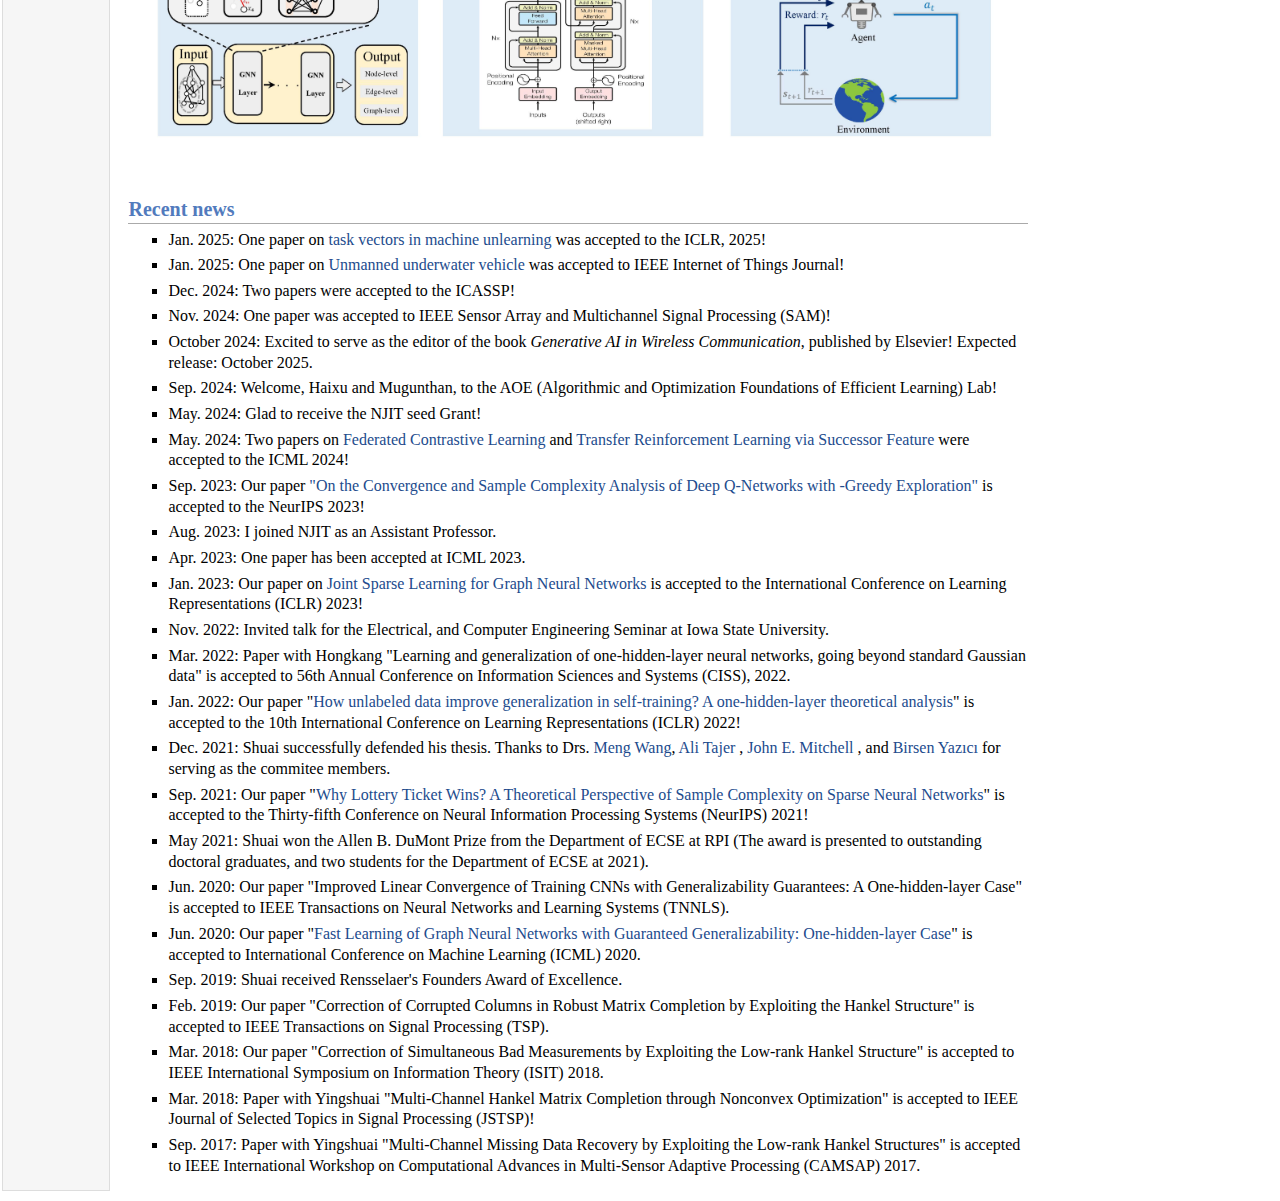
==== commit afe4f4ec: "Update index.html" ====
--- a/index.html
+++ b/index.html
@@ -73,7 +73,10 @@
 <h2>Recent news</h2> 
 <ul>
   <li><p>Jan. 2025: One paper on <a href="https://openreview.net/forum?id=vRvVVb0NAz">task vectors in machine unlearning</a> was accepted to the ICLR, 2025! </p></li> 
-  <li><p>Dec. 2024: Two papers were accepted to the ICCASP! </p></li>
+  <li><p>Jan. 2025: One paper on <a href="https://ieeexplore.ieee.org/abstract/document/10852195">Unmanned underwater vehicle</a> was accepted to IEEE Internet of Things Journal! </p></li> 
+  
+  <li><p>Dec. 2024: Two papers were accepted to the ICASSP! </p></li>
+  <li><p>Nov. 2024: One paper was accepted to IEEE Sensor Array and Multichannel Signal Processing (SAM)! </p></li>
   <li><p>October 2024: Excited to serve as the editor of the book <em>Generative AI in Wireless Communication</em>, published by Elsevier! Expected release: October 2025.</p></li>
     <li><p>Sep. 2024: Welcome, Haixu and Mugunthan, to the AOE (Algorithmic and Optimization Foundations of Efficient Learning) Lab! </p></li> 
   <li><p>May. 2024: Glad to receive the NJIT seed Grant! </p></li> 
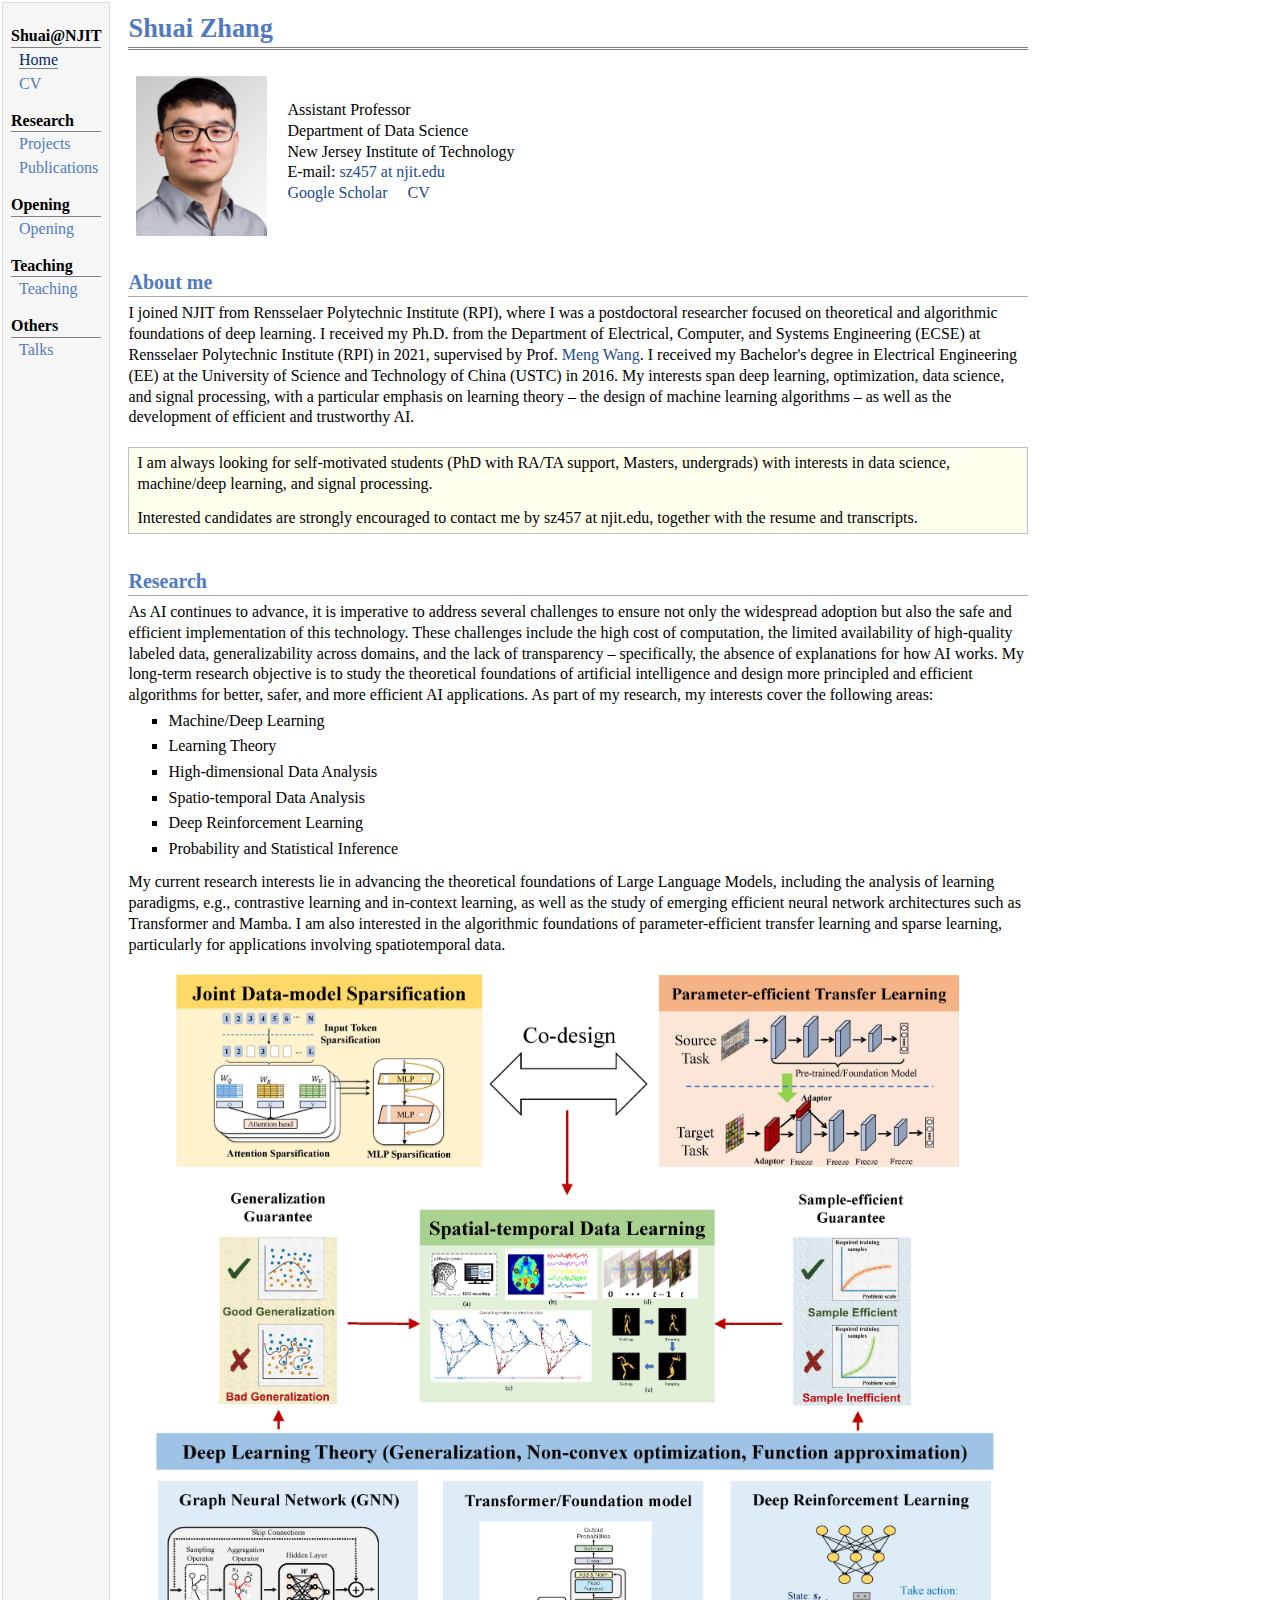
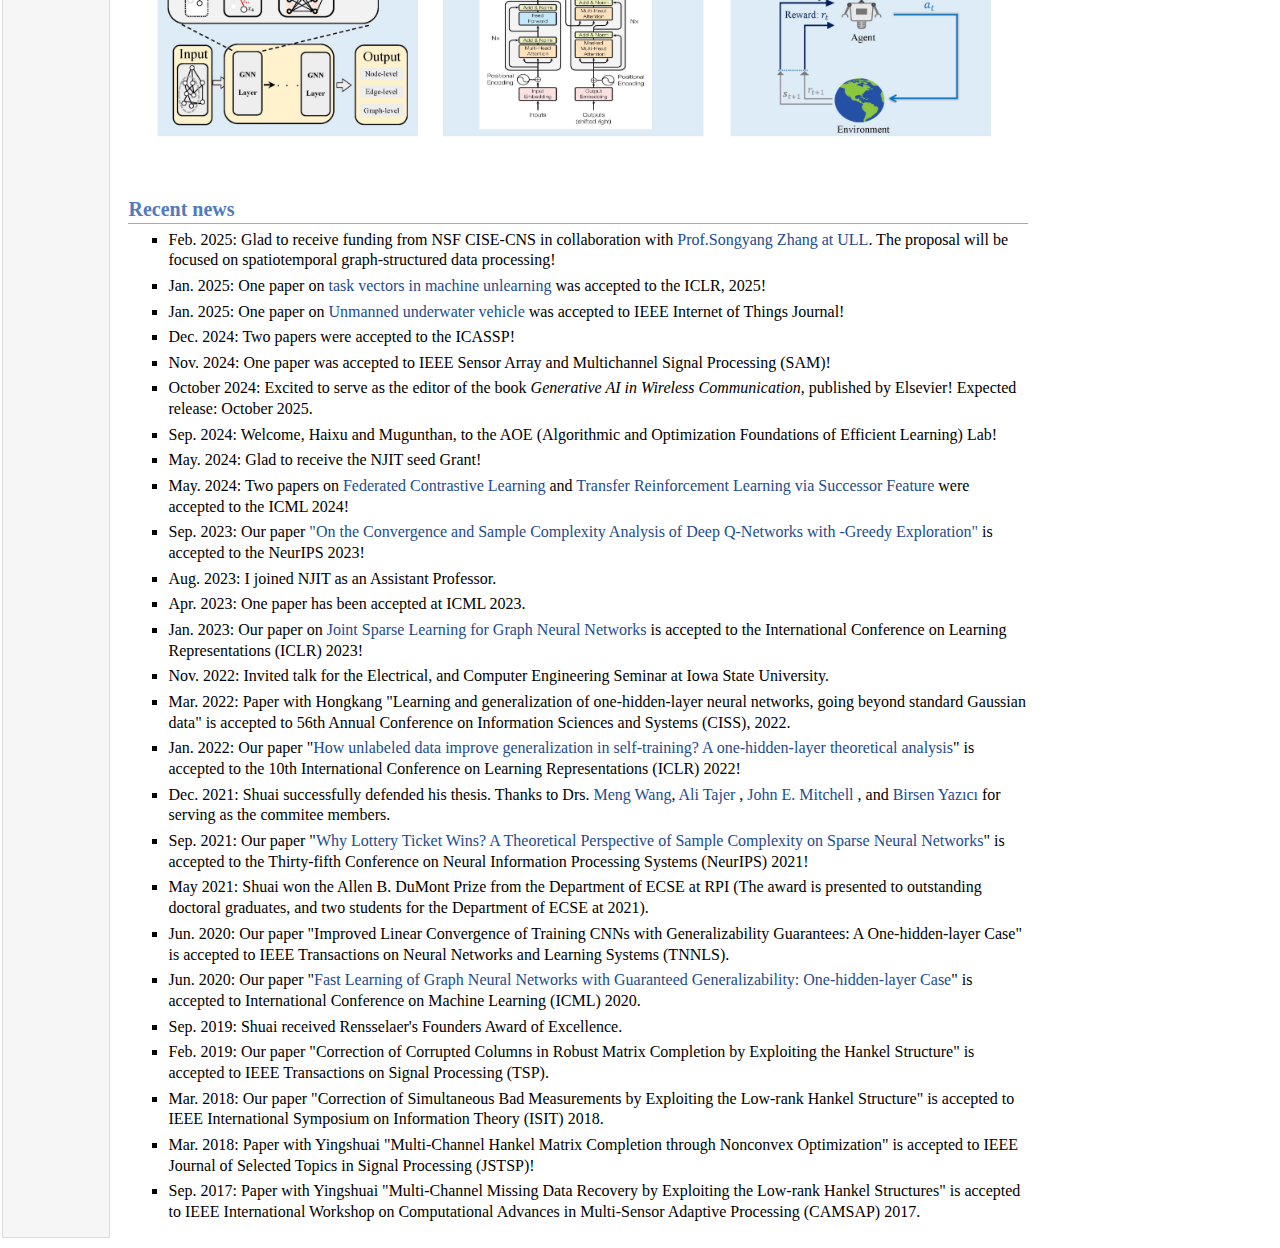
==== commit c7205c73: "Update index.html" ====
--- a/index.html
+++ b/index.html
@@ -72,6 +72,7 @@
 <center> <img src="research/Research.jpg" width="900" height=auto> </center>
 <h2>Recent news</h2> 
 <ul>
+  <li><p>Feb. 2025: Glad to receive funding from NSF CISE-CNS in collaboration with <a href="https://sites.google.com/view/sydzhang">Prof.Songyang Zhang at ULL</a>. The proposal will be focused on spatiotemporal graph-structured data processing!  </p></li> 
   <li><p>Jan. 2025: One paper on <a href="https://openreview.net/forum?id=vRvVVb0NAz">task vectors in machine unlearning</a> was accepted to the ICLR, 2025! </p></li> 
   <li><p>Jan. 2025: One paper on <a href="https://ieeexplore.ieee.org/abstract/document/10852195">Unmanned underwater vehicle</a> was accepted to IEEE Internet of Things Journal! </p></li> 
   
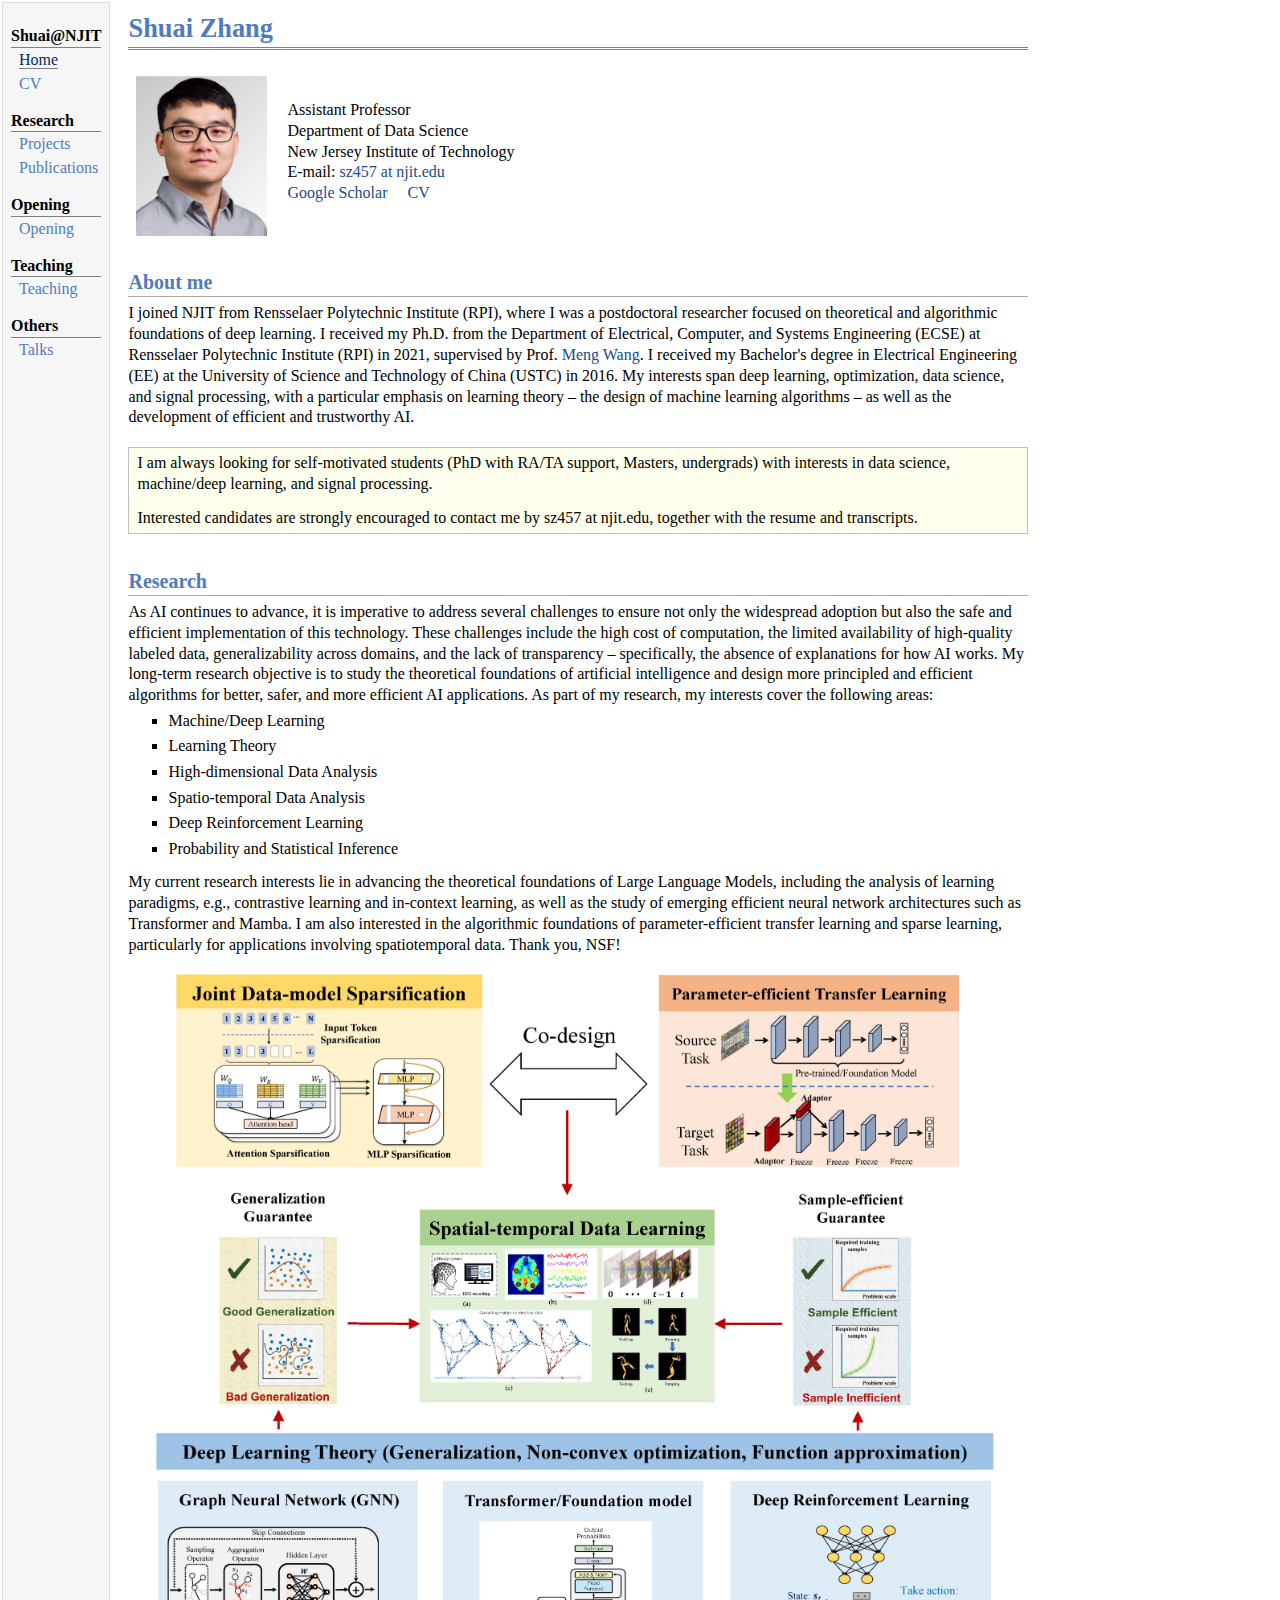
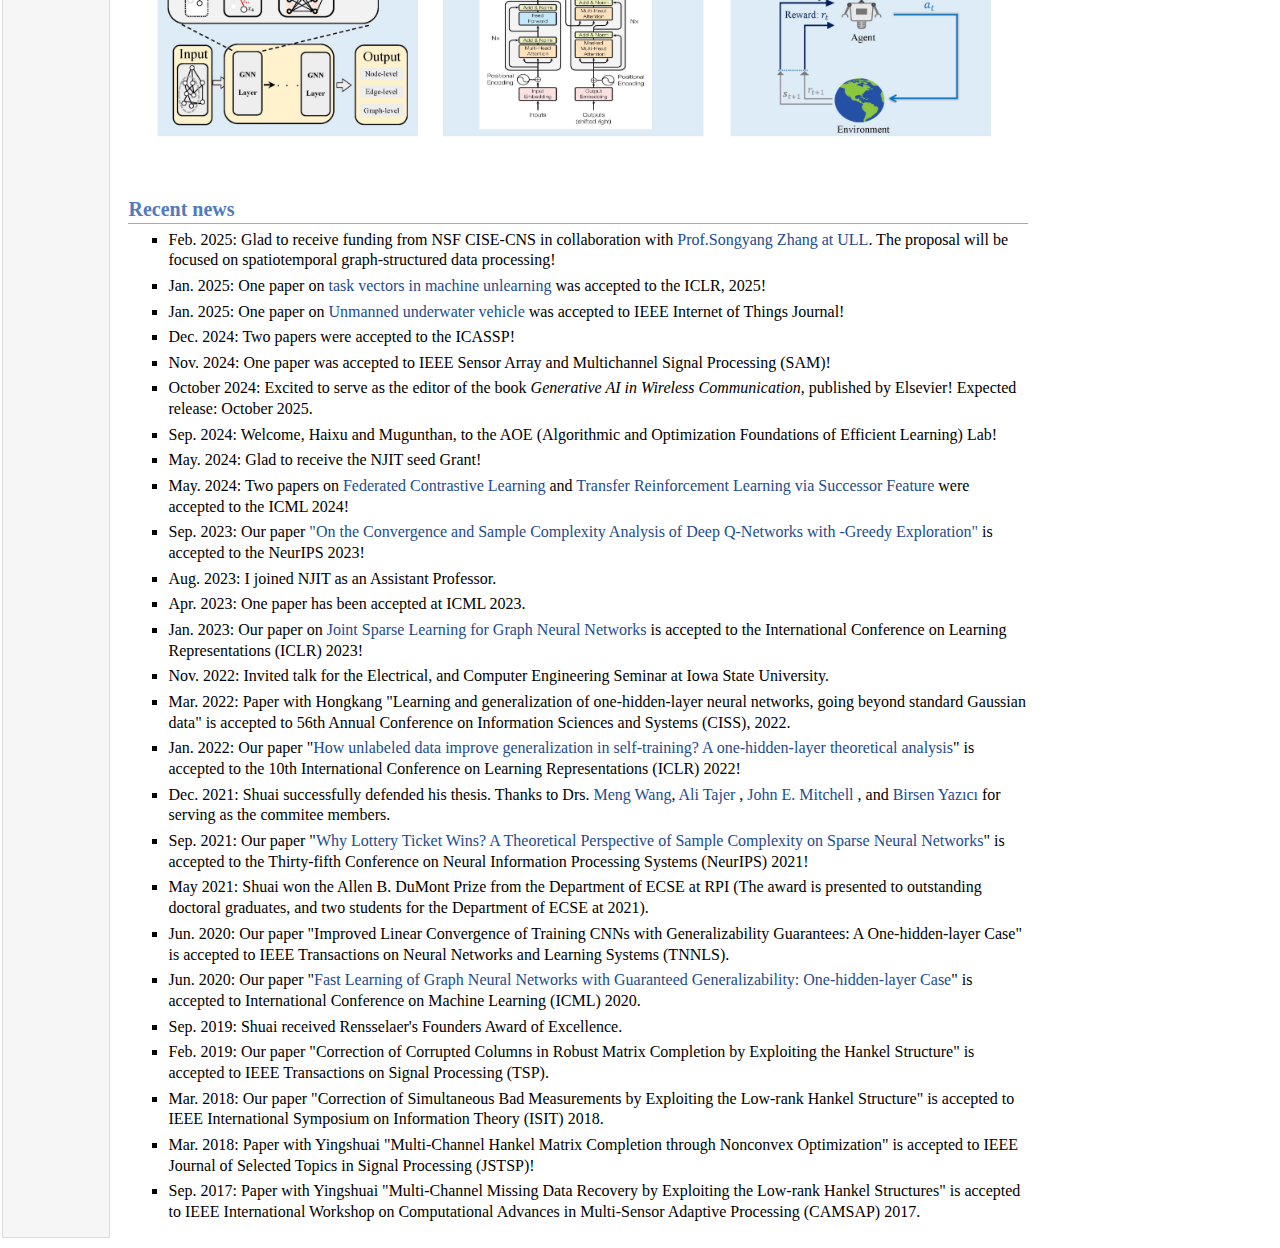
==== commit d417e9b0: "Update index.html" ====
--- a/index.html
+++ b/index.html
@@ -68,7 +68,7 @@
 <li><p>Probability and Statistical Inference</p>
 </li>
 </ul>  
-  <p> My current research interests lie in advancing the theoretical foundations of Large Language Models, including the analysis of learning paradigms, e.g., contrastive learning and in-context learning, as well as the study of emerging efficient neural network architectures such as Transformer and Mamba. I am also interested in the algorithmic foundations of parameter-efficient transfer learning and sparse learning, particularly for applications involving spatiotemporal data. </p>
+  <p> My current research interests lie in advancing the theoretical foundations of Large Language Models, including the analysis of learning paradigms, e.g., contrastive learning and in-context learning, as well as the study of emerging efficient neural network architectures such as Transformer and Mamba. I am also interested in the algorithmic foundations of parameter-efficient transfer learning and sparse learning, particularly for applications involving spatiotemporal data. Thank you, NSF! </p>
 <center> <img src="research/Research.jpg" width="900" height=auto> </center>
 <h2>Recent news</h2> 
 <ul>
